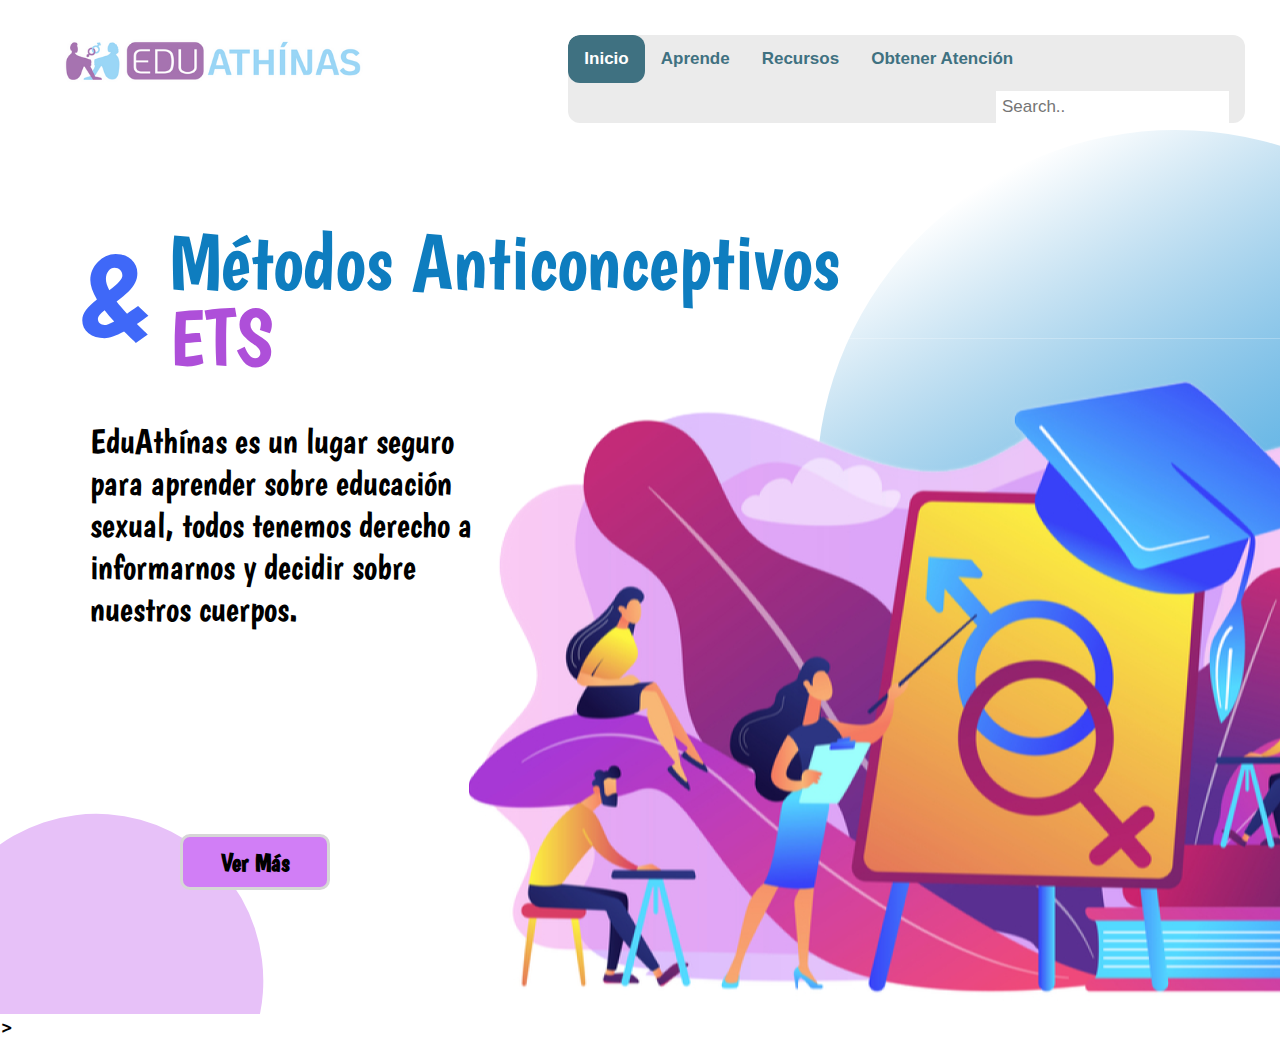
==== index.html @ f7bb07d9 "Initial commit" ====
<!DOCTYPE html>
<html lang="en">
<head>
    <meta charset="UTF-8">
     <!--<meta http-equiv="X-UA-Compatible" content="IE=edge">-->

    <meta name="viewport" content="width=device-width, initial-scale=1.0">

    <title>EduAthínas</title>
    <link rel="stylesheet" href="css/style.css">
    <link rel="icon" href="img/icono.png">
    <!--<link rel="stylesheet" href="css/font-awesome.min.css">-->
    <link rel="stylesheet" href="https://fonts.googleapis.com/css?family=Boogaloo">
</head>
<body>
    <div class="content-fluid">
        <!--=====================================
        CABEZOTE   
        ======================================-->

        <header class="row">
           
            <figure id="logotipo" class="col-lg-4 col-md-2 col-sm-1 col-xs-12">
                <img src="img/logotipo.png" alt="Logo">
            </figure>
            <div class="col-lg-1 col-md-3 col-sm-3 col-xs-12">
                <br>
            </div>
            <nav class="col-lg-7 col-md-7 col-sm-8 col-xs-12">
                
                <ul>
                    <div class="topnav">
                        <a class="active" href="index.html">Inicio</a>
                        <a href="aprende.html">Aprende</a>
                        <a href="recursos.html">Recursos</a>
                        <a href="atencion.html">Obtener Atención</a>
                        <input type="text" placeholder="Search..">
                    </div>
                </ul>
    
            </nav>
            
        </header>
        <!--=====================================
            SECCION 1
        ======================================-->
        <div id="slide" class="row">
            <center><img src="img/Component 1.svg"></center>>
        </div>
        <div id="vermas" class ="row">Ver Más</div>
        <div id="textoinicio"class="col-lg-4 col-md-7 col-sm-8 col-xs-12">            
            <p>EduAthínas es un lugar seguro para aprender sobre educación sexual, todos tenemos derecho a informarnos y decidir sobre nuestros cuerpos.</p>
        </div> 
 
    </div>

</body>
</html>
---- css/style.css ----
/*=============================================
GLOBAL
=============================================*/

*{
	margin:0px;
	padding:0px;
	list-style: none;
	text-decoration: none;
	/*font-family: sans-serif;*/
	box-sizing: border-box;
}
.contenedor{
	position:relative;
	margin:auto;
	width:100%;
	height: auto;
}
.row{
	position:relative;
	margin:auto;
	width:100%;
	height: auto;
	clear:both;
	display:table;
}

[class*="col-"]{
	float:left;
	/*border:1px solid black;*/
	padding:10px;
}
/*=============================================
CABEZOTE
=============================================*/

header #logotipo{
	text-align: center;
	padding:1px;
}
body {
	font-family: "Boogaloo", sans-serif;
}

/*=============================================
BARRA DEL NAVEGADOR
=============================================*/
/* Add a black background color to the top navigation bar */
.topnav {
	margin: 25px;
	overflow: hidden;
	background-color: rgb(235, 235, 235);
	font-weight: bold;
	/*background-color: #e9e9e9;*/
	font-family: sans-serif;
	border-radius: 12px;

}
  
  /* Style the links inside the navigation bar */
  .topnav a {
	float: left;
	display: block;
	color: #3F7181;
	text-align: center;
	padding: 14px 16px;
	text-decoration: none;
	font-size: 17px;
	border-radius: 12px;
  }
  
  /* Change the color of links on hover */
  .topnav a:hover {
	background-color: #ddd;
	color: black;
  }
  
  /* Style the "active" element to highlight the current page */
  .topnav a.active {
	background-color: #3F7181;
	color: white;
  }
  
  /* Style the search box inside the navigation bar */
  .topnav input[type=text] {
	float: right;
	padding: 6px;
	border:black;
	margin-top: 8px;
	margin-right: 16px;
	font-size: 17px;
  }
  
  /* When the screen is less than 600px wide, stack the links and the search field vertically instead of horizontally */
  @media screen and (max-width: 600px) {
	.topnav a, .topnav input[type=text] {
	  float: none;
	  display: block;
	  text-align: left;
	  width: 100%;
	  margin: 0;
	  padding: 14px;
	}
	.topnav input[type=text] {
	  border: 1px solid #ccc;
	}
  }
/*=============================================
SECCION 1
=============================================*/
#slide{
	position: absolute;
  	top: 0%;
	left: 0%;
	z-index: -3;

}
#slide2{
	position: absolute;
  	top: 18%;
	right:100px;
  	width: 100%;
	z-index: -3;

}
#slide3{
	position: absolute;
  	top: 700px;
	left: 22px;
  	width: 100%;
	z-index: -2;
}
#slide4{
	position: absolute;
	width: 100%;
  	top: 18%;
	left: 0px;
	right: 40px;
}
#slide5{
	position: absolute;
  	top: 795px;
  	left:0px;
  	
}
#slide6{
	position: absolute;
  	top: 1700px;
	left: 10px;;
}
#slide7{
	position: absolute;
	width: 100%;
  	top: 2600px;
	left:0px;
	bottom:0;
}
#slide8{
	position: absolute;
	width: 100%;
  	top: 18%;
	left:0px;
}
#slide9{
	position: absolute;
  	top: 800px;
}
#slide10{
	position: absolute;
  	top: 1360px;
	left: 0px
}
#slide11{
	position: absolute;
	top: 2050px;
  	width: 100%;
}
#slide12{
	position: absolute;
  	top: 2650px;
	left: 19px;
}
#slide13{
	position: absolute;
  	top: 18%;
	right:0px;
	z-index: -3;
}
#slide14{
	position: absolute;
  	top: 800px;
	z-index: -3;
}
#slide17{
	position: absolute;
  	top: 1780px;
	right:5px;
  	width: 100%;
	z-index: -3;
}
#slide18{
	position: absolute;
  	top: 2700px;
	right:2px;
}
#slide19{
	position: absolute;
  	top: 3400px;
  	right:2px;
}
/*=============================================
Ver mas
=============================================*/
#vermas{
	position:absolute;
	bottom:10px;
	padding: 5px;
	width:150px;
	height: 50px;
	background:#D17EF6;
	border-radius:10px;
	left: 180px;
	text-align: center;
	line-height: 40px;
	font-size: 25px;
	color:black;
	cursor:pointer;
	border: 3px solid rgb(214, 214, 214);
	font-weight: bold;
}
#vermas2{
	position:absolute;
	top:1350px;
	z-index: -1;
	padding: 5px;
	width:150px;
	height: 50px;
	background:#FFAF36;
	border-radius:10px;
	left: 255px;
	text-align: center;
	line-height: 40px;
	font-size: 25px;
	color:black;
	cursor:pointer;
	border: 3px solid rgb(0, 0, 0);
	font-weight: bold;
}
#vermas3{
	position:absolute;
	top:1350px;
	padding: 5px;
	width:150px;
	height: 50px;
	background:#FF7A00;
	border-radius:10px;
	left: 930px;
	text-align: center;
	line-height: 40px;
	font-size: 25px;
	color:black;
	cursor:pointer;
	border: 3px solid rgb(0, 0, 0);
	font-weight: bold;
}
#textoinicio{
	position:absolute;
	top:410px;
	left:80px;
	font-size: 35px;
	font-family: "Boogaloo", sans-serif;
	color: black;
}
#textoaprende{
	position:absolute;
	width:100%;
	top:1000px;
	left:160px;
	font-size: 30px;
	font-family: "Boogaloo", sans-serif;
}
#textometodos{
	position:absolute;
	top:860px;
	left:200px;
	font-size: 30px;
	font-family: "Boogaloo", sans-serif;
	color: white;
}
#textometodos2{
	position:absolute;
	top:1100px;
	left:200px;
	font-size: 30px;
	font-family: "Boogaloo", sans-serif;
	color: black;
	font-weight: none;
}
#textoenfermedades{
	position:absolute;
	top:980px;
	left:150px;
	font-size: 30px;
	font-family: "Boogaloo", sans-serif;
	color: black;
	font-weight: none;
}
#textoets{
	position:absolute;
	top:2660px;
	left:445px;
	width: 900px;
	font-size: 24px;
	font-family: "Boogaloo", sans-serif;
	color: white;
	font-weight: none;
}
#textoets2{
	position:absolute;
	top:3000px;
	left:325px;
	width: 900px;

	font-size: 24px;
	font-family: "Boogaloo", sans-serif;
	color: white;
	font-weight: none;
}
#textoets3{
	position:absolute;
	top:3400px;
	left:445px;
	width: 900px;
	font-size: 24px;
	font-family: "Boogaloo", sans-serif;
	color: white;
	font-weight: none;
}
#textoets4{
	position:absolute;
	top:3685px;
	left:325px;
	width: 900px;
	font-size: 24px;
	font-family: "Boogaloo", sans-serif;
	color: white;
	font-weight: none;
}
#textovideo{
	position:absolute;
	width:100%;
	top:990px;
	font-size: 30px;
	font-family: "Boogaloo", sans-serif;
}
#jugar a{
	position:absolute;
	width: 464px;
	height:110;
	top:2060px;
	left: 48%;
	line-height: 120px;
	background:#FF5C00;
	text-decoration: none;
	color: #FFFFFF;;
	font-size: 85px;
	font-family: "Boogaloo", sans-serif;
	border-radius: 67px;
	text-decoration-color: none;
	
}
#jugar2 a{
	position:absolute;
	width: 464px;
	height:110;
	top:3780px;
	left: 12%;
	line-height: 120px;
	background:#FF5C00;
	text-decoration: none;
	color: #FFFFFF;;
	font-size: 85px;
	font-family: "Boogaloo", sans-serif;
	border-radius: 67px;
	text-decoration-color: none;
	
}
#pdf a{
	z-index: 1;
	position:absolute;
	width: 240px;
	height:60px;
	top:3050px;
	left: 21%;
	line-height: 60px;
	background:#9bd6f6;
	text-decoration: none;
	color: #FFFFFF;;
	font-size: 50px;
	font-family: "Boogaloo", sans-serif;
	border-radius: 67px;
	text-decoration-color: none;
	
}#pdf2 a{
	z-index: 1;
	position:absolute;
	width: 240px;
	height:60px;
	top:3050px;
	left: 55%;
	line-height: 60px;
	background:#9bd6f6;
	text-decoration: none;
	color: #FFFFFF;;
	font-size: 50px;
	font-family: "Boogaloo", sans-serif;
	border-radius: 67px;
	text-decoration-color: none;
	
}
#textopdf{
	position:absolute;
	top:2980px;
	left:180px;
	font-size: 20px;
	font-family: "Boogaloo", sans-serif;
	color: white;
}
#textopdf2{
	position:absolute;
	top:2980px;
	left:630px;
	right: 100px;
	font-size: 20px;
	font-family: "Boogaloo", sans-serif;
	color: white;

}
/*=============================================
GALERIA
=============================================*/


/*=============================================
PANTALLA DE ESCRITORIO GRANDE - LARGE (lg) - revisamos en portatil o pc
=============================================*/

@media(min-width:1200px){

	.col-lg-12{width:100%;}
	.col-lg-11{width:91.66666667%;}
	.col-lg-10{width:83.33333333%;}
	.col-lg-9{width:75%;}
	.col-lg-8{width:66.66666667%;}
	.col-lg-7{width:58.33333333%;}
	.col-lg-6{width:50%;}
	.col-lg-5{width:41.66666667%;}
	.col-lg-4{width: 33.33333333%;}
	.col-lg-3{width: 25%;}
	.col-lg-2 {width: 16.66666667%;}
	.col-lg-1 {width: 8.33333333%;}
	.col-lg-0 {display:none;}
	/*CABEZOTE*/
	
	header nav ul li a{
		margin:30% 5px;
		font-size:20px;
	}
	header #logotipo img{
		margin:5% 5px;
	}



}

/*=============================================
PANTALLA DE ESCRITORIO MEDIANO - MEDIUM (md) - revisamos en tablet horizontal 1024px
=============================================*/

@media(max-width:1199px) and (min-width:992px){

	.col-md-12{width:100%;}
	.col-md-11{width:91.66666667%;}
	.col-md-10{width:83.33333333%;}
	.col-md-9{width:75%;}
	.col-md-8{width:66.66666667%;}
	.col-md-7{width:58.33333333%;}
	.col-md-6{width:50%;}
	.col-md-5{width:41.66666667%;}
	.col-md-4{width: 33.33333333%;}
	.col-md-3{width: 25%;}
	.col-md-2{width: 16.66666667%;}
	.col-md-1{width: 8.33333333%;}
	.col-md-0 {display:none;}
}

/*=============================================
PANTALLA DE TABLET - SMALL (sm) - revisamos en tablet vertical 768px
=============================================*/

@media(max-width:991px) and (min-width:768px){

	.col-sm-12{width:100%;}
	.col-sm-11{width:91.66666667%;}
	.col-sm-10{width:83.33333333%;}
	.col-sm-9{width:75%;}
	.col-sm-8{width:66.66666667%;}
	.col-sm-7{width:58.33333333%;}
	.col-sm-6{width:50%;}
	.col-sm-5{width:41.66666667%;}
	.col-sm-4{width: 33.33333333%;}
	.col-sm-3{width: 25%;}
	.col-sm-2{width: 16.66666667%;}
	.col-sm-1{width: 8.33333333%;}
	.col-sm-0 {display:none;}

}

/*=============================================
PANTALLA DE PHONES - EXTRA SMALL (xs) - revisamos en movil horizontal 480px o vertical 320px
=============================================*/

@media(max-width:767px){

	.col-xs-12{width:100%;}
	.col-xs-11{width:91.66666667%;}
	.col-xs-10{width:83.33333333%;}
	.col-xs-9{width:75%;}
	.col-xs-8{width:66.66666667%;}
	.col-xs-7{width:58.33333333%;}
	.col-xs-6{width:50%;}
	.col-xs-5{width:41.66666667%;}
	.col-xs-4{width: 33.33333333%;}
	.col-xs-3{width: 25%;}
	.col-xs-2{width: 16.66666667%;}
	.col-xs-1{width: 8.33333333%;}
	.col-xs-0 {display:none;}

}
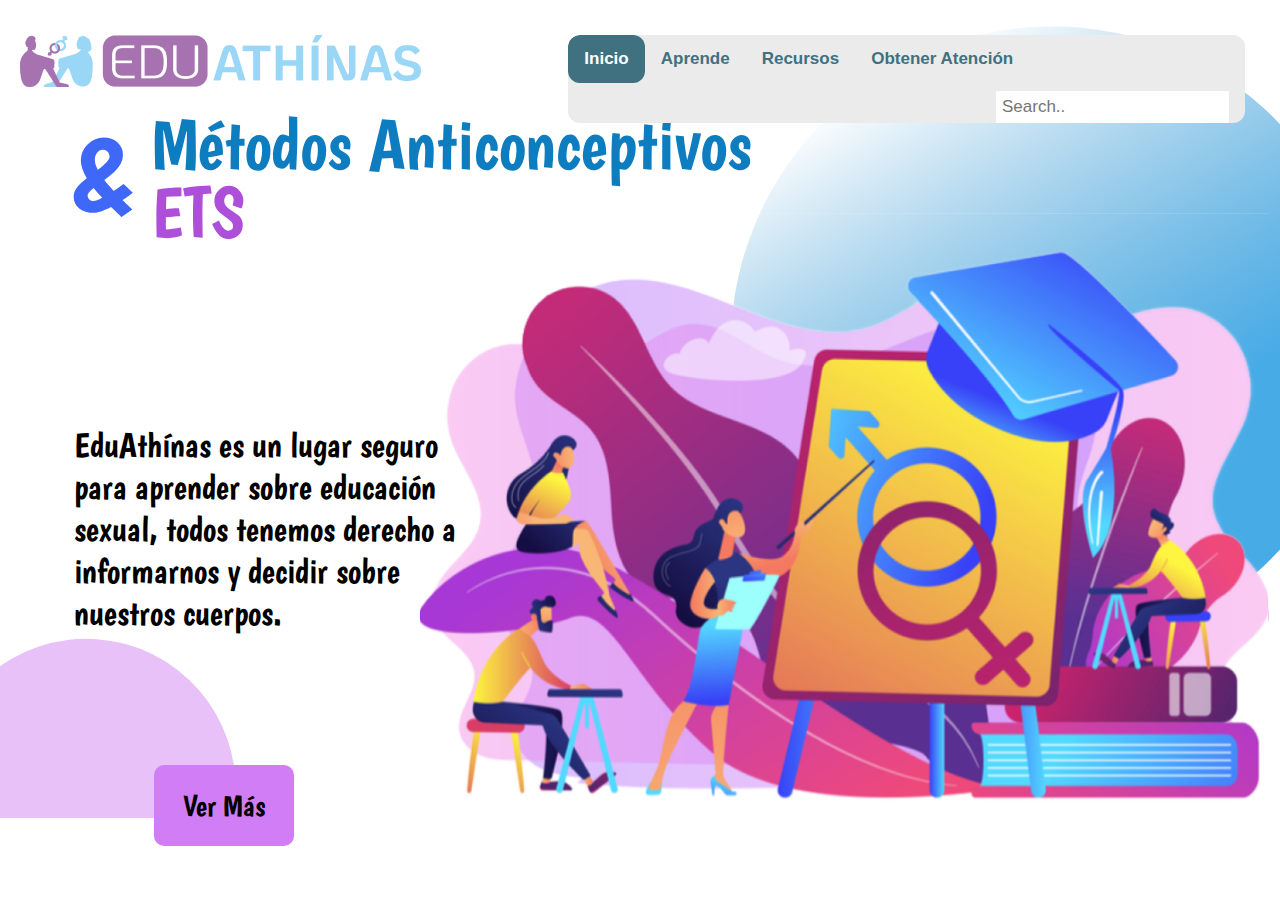
==== commit e17124c1: "ajustes de dimension" ====
--- a/index.html
+++ b/index.html
@@ -1,5 +1,6 @@
 <!DOCTYPE html>
 <html lang="en">
+    <!--<script src="//code-eu1.jivosite.com/widget/YVJWc1rfpZ" async></script>-->
 <head>
     <meta charset="UTF-8">
      <!--<meta http-equiv="X-UA-Compatible" content="IE=edge">-->
@@ -8,12 +9,13 @@
 
     <title>EduAthínas</title>
     <link rel="stylesheet" href="css/style.css">
+    <link rel="stylesheet" href="codigo-base-tutorial-popup-animado-master/estilos.css">
     <link rel="icon" href="img/icono.png">
     <!--<link rel="stylesheet" href="css/font-awesome.min.css">-->
     <link rel="stylesheet" href="https://fonts.googleapis.com/css?family=Boogaloo">
 </head>
 <body>
-    <div class="content-fluid">
+    <div class="contenedor">
         <!--=====================================
         CABEZOTE   
         ======================================-->
@@ -21,7 +23,7 @@
         <header class="row">
            
             <figure id="logotipo" class="col-lg-4 col-md-2 col-sm-1 col-xs-12">
-                <img src="img/logotipo.png" alt="Logo">
+                <a href="index.html"><img src="img/logotipo.png" alt="Logo"></a>
             </figure>
             <div class="col-lg-1 col-md-3 col-sm-3 col-xs-12">
                 <br>
@@ -45,14 +47,40 @@
             SECCION 1
         ======================================-->
         <div id="slide" class="row">
-            <center><img src="img/Component 1.svg"></center>>
+            <img src="img/Component 1.svg" width="100%">
         </div>
-        <div id="vermas" class ="row">Ver Más</div>
-        <div id="textoinicio"class="col-lg-4 col-md-7 col-sm-8 col-xs-12">            
+
+         <div id="textoinicio"class="col-lg-4 col-md-7 col-sm-8 col-xs-12">            
             <p>EduAthínas es un lugar seguro para aprender sobre educación sexual, todos tenemos derecho a informarnos y decidir sobre nuestros cuerpos.</p>
         </div> 
- 
+        <!--=====================================
+            VENTANA EMERGENTE
+        ======================================-->
+        <article>
+			<button id="btn-abrir-popup" class="btn-abrir-popup">Ver Más</button>
+		</article>
+
+		<div class="overlay" id="overlay">
+			<div class="popup" id="popup">
+				<a href="#" id="btn-cerrar-popup" class="btn-cerrar-popup"><i class="fas fa-times"></i></a>
+				<h3>EduAthínas</h3>
+				<h6>				
+                    Lorem ipsum dolor sit amet, consectetur adipiscing elit. Fusce bibendum, tortor ut commodo elementum, felis dui pharetra arcu, id vulputate neque orci ut velit. Vestibulum facilisis mauris sapien, ut rutrum lacus sollicitudin eu. Curabitur odio ligula, eleifend sodales nisl et, feugiat mattis sapien. Nulla commodo gravida est a lacinia. Fusce cursus eleifend dui at tincidunt. 
+                </h6>
+                <h6>				
+                    Lorem ipsum dolor sit amet, consectetur adipiscing elit. Fusce bibendum, tortor ut commodo elementum, felis dui pharetra arcu, id vulputate neque orci ut velit. Vestibulum facilisis mauris sapien, ut rutrum lacus sollicitudin eu. Curabitur odio ligula, eleifend sodales nisl et, feugiat mattis sapien. Nulla commodo gravida est a lacinia. Fusce cursus eleifend dui at tincidunt. 
+                </h6>
+                <h6>				
+                    Lorem ipsum dolor sit amet, consectetur adipiscing elit. Fusce bibendum, tortor ut commodo elementum, felis dui pharetra arcu, id vulputate neque orci ut velit. Vestibulum facilisis mauris sapien, ut rutrum lacus sollicitudin eu. Curabitur odio ligula, eleifend sodales nisl et, feugiat mattis sapien. Nulla commodo gravida est a lacinia. Fusce cursus eleifend dui at tincidunt. 
+                </h6>
+				<form action="">
+					<input type="submit" class="btn-submit" value="Cerrar">
+				</form>
+			</div>
+		</div>
+		</div>
+        
     </div>
-
+    <script src="codigo-base-tutorial-popup-animado-master/popup.js"></script>
 </body>
 </html>--- a/css/style.css
+++ b/css/style.css
@@ -10,12 +10,6 @@
 	/*font-family: sans-serif;*/
 	box-sizing: border-box;
 }
-.contenedor{
-	position:relative;
-	margin:auto;
-	width:100%;
-	height: auto;
-}
 .row{
 	position:relative;
 	margin:auto;
@@ -36,7 +30,7 @@
 
 header #logotipo{
 	text-align: center;
-	padding:1px;
+	padding:15px;
 }
 body {
 	font-family: "Boogaloo", sans-serif;
@@ -105,42 +99,40 @@
 	  border: 1px solid #ccc;
 	}
   }
-/*=============================================
-SECCION 1
+
+  /*=============================================
+IMAGENES
 =============================================*/
 #slide{
 	position: absolute;
-  	top: 0%;
+  	top: -10%;
 	left: 0%;
 	z-index: -3;
-
 }
 #slide2{
 	position: absolute;
   	top: 18%;
-	right:100px;
-  	width: 100%;
+	right: 0%;
 	z-index: -3;
-
 }
 #slide3{
 	position: absolute;
-  	top: 700px;
-	left: 22px;
+  	top: 118%;
+	right:0%;
   	width: 100%;
 	z-index: -2;
 }
 #slide4{
 	position: absolute;
 	width: 100%;
-  	top: 18%;
+  	top: 10%;
 	left: 0px;
 	right: 40px;
 }
 #slide5{
 	position: absolute;
-  	top: 795px;
-  	left:0px;
+  	top: 120%;
+  	left:-0.5%;
   	
 }
 #slide6{
@@ -208,89 +200,133 @@
   	top: 3400px;
   	right:2px;
 }
+#slide20{
+	position: absolute;
+  	top: 18%;
+	left:-10px;
+	z-index: 0;
+}
+#slide21{
+	position: absolute;
+  	top: 1500px;
+	left:-10px;
+	z-index: 0;
+}
+#w{
+	position: absolute;
+  	top: 2260px;
+	left: 300px;
+	z-index: 2;
+}
+#f{
+	position: absolute;
+	top: 2260px;
+	left:550px;
+	z-index: 0;
+}
+#i{
+	position: absolute;
+	top: 2260px;
+	left:850px;
+	z-index: 0;
+}
+#correo{
+	position: absolute;
+	top: 2500px;
+	z-index: 1;
+	font-size: 50px;
+}
+#blanco{
+	top: 1500px;
+	z-index: 0;
+}
+
 /*=============================================
 Ver mas
 =============================================*/
-#vermas{
-	position:absolute;
-	bottom:10px;
+#vermas2{
+	position:absolute;
+	top:215%;
+	left: 19%;
+
 	padding: 5px;
-	width:150px;
-	height: 50px;
-	background:#D17EF6;
+
+	width:11%;
+	height: 9%;
+
+	background:#FFAF36;
 	border-radius:10px;
-	left: 180px;
 	text-align: center;
-	line-height: 40px;
-	font-size: 25px;
+	line-height: 50px;
+	font-size: 30px;
+	color:#000;
+	cursor:pointer;
+	border: none;
+	font-weight: bold;
+	font-family: 'Boogaloo', sans-serif;
+}
+#vermas3{
+	position:absolute;
+	top:215%;
+	left: 70.5%;
+
+	padding: 5px;
+
+	width:11%;
+	height: 9%;
+
+	background:#FF7A00;
+	border-radius:10px;
+	text-align: center;
+	line-height: 50px;
+	font-size: 30px;
 	color:black;
 	cursor:pointer;
-	border: 3px solid rgb(214, 214, 214);
+	border: 3px;
 	font-weight: bold;
 }
-#vermas2{
-	position:absolute;
-	top:1350px;
-	z-index: -1;
-	padding: 5px;
-	width:150px;
-	height: 50px;
-	background:#FFAF36;
-	border-radius:10px;
-	left: 255px;
-	text-align: center;
-	line-height: 40px;
-	font-size: 25px;
-	color:black;
-	cursor:pointer;
-	border: 3px solid rgb(0, 0, 0);
-	font-weight: bold;
-}
-#vermas3{
-	position:absolute;
-	top:1350px;
-	padding: 5px;
-	width:150px;
-	height: 50px;
-	background:#FF7A00;
-	border-radius:10px;
-	left: 930px;
-	text-align: center;
-	line-height: 40px;
-	font-size: 25px;
-	color:black;
-	cursor:pointer;
-	border: 3px solid rgb(0, 0, 0);
-	font-weight: bold;
-}
 #textoinicio{
 	position:absolute;
-	top:410px;
-	left:80px;
+	top:46%;
+	left:5%;
 	font-size: 35px;
 	font-family: "Boogaloo", sans-serif;
 	color: black;
 }
 #textoaprende{
 	position:absolute;
-	width:100%;
-	top:1000px;
-	left:160px;
+	width:25%;
+	top:165%;
+	left:12%;
+	font-size: 30px;
+	font-family: "Boogaloo", sans-serif;
+}
+#textoaprende2{
+	position:absolute;
+	width:25%;
+	top:165%;
+	left:63%;
 	font-size: 30px;
 	font-family: "Boogaloo", sans-serif;
 }
 #textometodos{
 	position:absolute;
-	top:860px;
-	left:200px;
-	font-size: 30px;
-	font-family: "Boogaloo", sans-serif;
-	color: white;
+	top:129%;
+	left:20%;
+
+	width:65%;
+	font-size: 30px;
+	font-family: "Boogaloo", sans-serif;
+	color: white;
+	font-weight:  lighter;
 }
 #textometodos2{
 	position:absolute;
-	top:1100px;
-	left:200px;
+	top:180%;
+	left:0%;
+	width:90%
+
+
 	font-size: 30px;
 	font-family: "Boogaloo", sans-serif;
 	color: black;
@@ -437,8 +473,31 @@
 
 }
 /*=============================================
-GALERIA
-=============================================*/
+FORMULARIO
+=============================================*/
+
+
+#formulario form{
+	position:relative;
+	margin:auto;
+	left: 340px;
+	top:180px;
+	width:40%;
+	height:auto;
+	padding:2%;
+	background:#ddd;
+}
+#formulario input, #formulario label, #formulario textarea{
+	display:block;
+	position:relative;
+	width:100%;
+	padding:10px;
+	font-size: 20px;
+}
+#formulario label span.obligatorio{
+	opacity: 0;
+	color:#777;
+}
 
 
 /*=============================================
--- a/codigo-base-tutorial-popup-animado-master/estilos.css
+++ b/codigo-base-tutorial-popup-animado-master/estilos.css
@@ -0,0 +1,153 @@
+
+.contenedor article .btn-abrir-popup {
+	padding: 5px;
+	height: 9%;
+	width: 11%;
+
+	position: absolute;
+	top: 85%;
+	left: 12%;
+
+	border: none;
+	color: #000;
+	background: #D17EF6;
+	border-radius: 10px;
+	font-family: 'Boogaloo', sans-serif;
+	font-size: 30px;
+	cursor: pointer;
+	transition: .3s ease all;
+}
+
+.contenedor article .btn-abrir-popup:hover {
+	background: #0E7DBF;
+}
+/* ------------------------- */
+/* POPUP */
+/* ------------------------- */
+
+.overlay {
+	background: rgba(0,0,0,.3);
+	position: fixed;
+	top: 0;
+	bottom: 0;
+	left: 0;
+	right: 0;
+	align-items: center;
+	justify-content: center;
+	display: flex;
+	visibility: hidden;
+}
+
+.overlay.active {
+	visibility: visible;
+}
+
+.popup {
+	background: #F8F8F8;
+	box-shadow: 0px 0px 5px 0px rgba(0,0,0,0.3);
+	border-radius: 3px;
+	font-family: 'Montserrat', sans-serif;
+	padding: 20px;
+	text-align: center;
+	width: 600px;
+	
+	transition: .3s ease all;
+	transform: scale(0.7);
+	opacity: 0;
+}
+
+.popup .btn-cerrar-popup {
+	font-size: 16px;
+	line-height: 16px;
+	display: block;
+	text-align: right;
+	transition: .3s ease all;
+	color: #BBBBBB;
+}
+
+.popup .btn-cerrar-popup:hover {
+	color: #000;
+}
+
+.popup h3 {
+	font-size: 36px;
+	font-weight: 600;
+	margin-bottom: 10px;
+	opacity: 0;
+}
+
+.popup h6 {
+	font-size: 20px;
+	font-weight: 300;
+	margin-bottom: 40px;
+	opacity: 0;
+}
+
+.popup form .contenedor-inputs {
+	opacity: 0;
+}
+
+.popup form .contenedor-inputs input {
+	width: 100%;
+	margin-bottom: 20px;
+	height: 52px;
+	font-size: 18px;
+	line-height: 52px;
+	text-align: center;
+	border: 1px solid #BBBBBB;
+}
+
+.popup form .btn-submit {
+	padding: 0 20px;
+	height: 40px;
+	line-height: 40px;
+	border: none;
+	color: #fff;
+	background: #FF5C00;
+	border-radius: 3px;
+	font-family: 'Montserrat', sans-serif;
+	font-size: 16px;
+	cursor: pointer;
+	transition: .3s ease all;
+}
+
+.popup form .btn-submit:hover {
+	background: #FF5C00;
+}
+
+/* ------------------------- */
+/* ANIMACIONES */
+/* ------------------------- */
+.popup.active {	transform: scale(1); opacity: 1; }
+.popup.active h3 { animation: entradaTitulo .8s ease .5s forwards; }
+.popup.active h6 { animation: entradaSubtitulo .8s ease .5s forwards; }
+.popup.active .contenedor-inputs { animation: entradaInputs 1s linear 1s forwards; }
+
+@keyframes entradaTitulo {
+	from {
+		opacity: 0;
+		transform: translateY(-25px);
+	}
+
+	to {
+		transform: translateY(0);
+		opacity: 1;
+	}
+}
+
+@keyframes entradaSubtitulo {
+	from {
+		opacity: 0;
+		transform: translateY(25px);
+	}
+
+	to {
+		transform: translateY(0);
+		opacity: 1;
+	}
+}
+
+@keyframes entradaInputs {
+	from { opacity: 0; }
+	to { opacity: 1; }
+}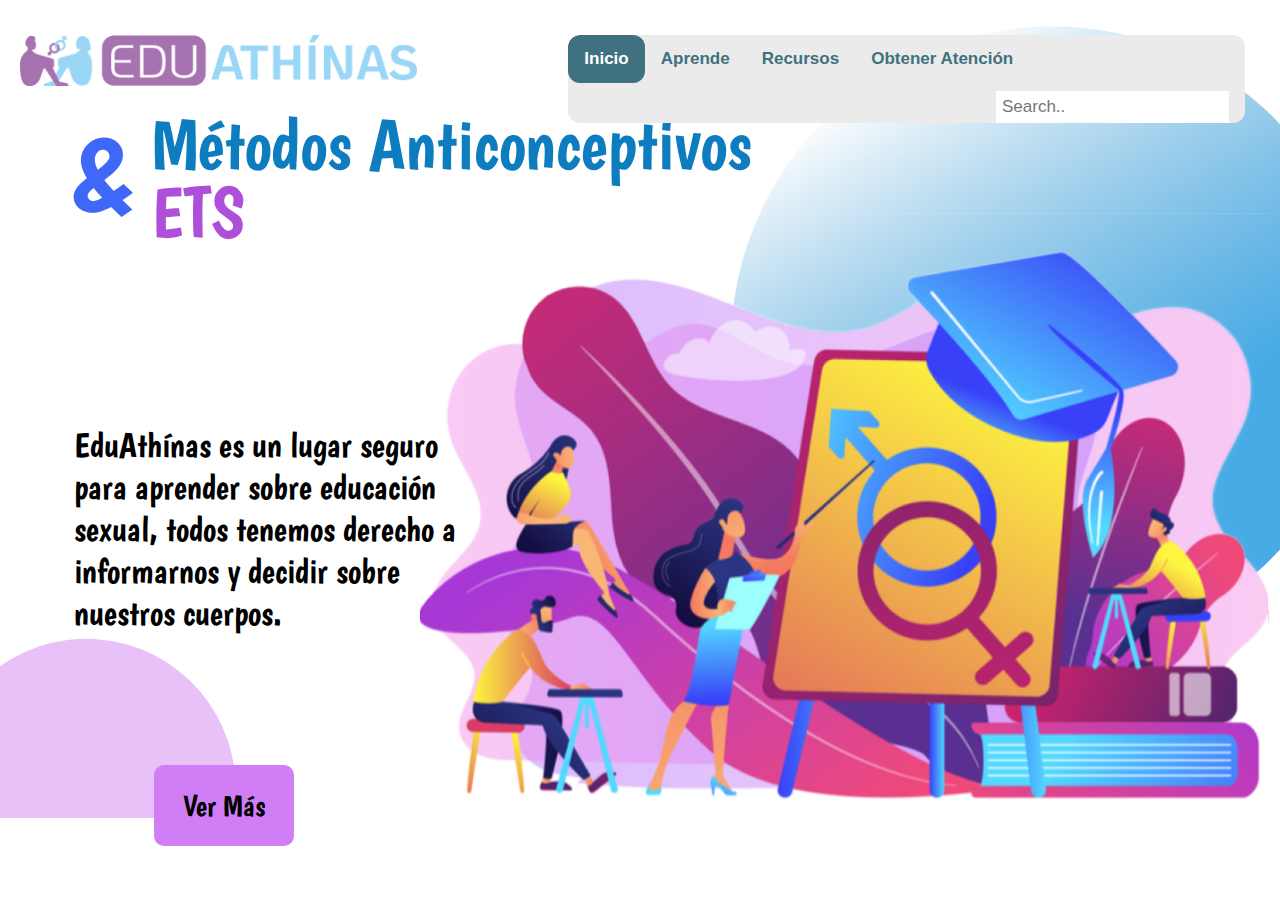
==== commit af65ce14: "movil" ====
--- a/index.html
+++ b/index.html
@@ -1,86 +1,115 @@
 <!DOCTYPE html>
 <html lang="en">
     <!--<script src="//code-eu1.jivosite.com/widget/YVJWc1rfpZ" async></script>-->
-<head>
-    <meta charset="UTF-8">
-     <!--<meta http-equiv="X-UA-Compatible" content="IE=edge">-->
+    <script>
+        function initFreshChat() {
+        window.fcWidget.init({
+        token: "710ab6d6-3181-458e-95ef-ffd8f422b243",
+        host: "https://wchat.freshchat.com"
+        });
+        }
+        function initialize(i,t){
+        var e;
+        i.getElementById(t) ? initFreshChat() :
+        ((e=i.createElement("script")).id=t,
+        e.async=!0,e.src="https://wchat.freshchat.com/js/widget.js",
+        e.onload=initFreshChat,i.head.appendChild(e))
+        }
+        function initiateCall() {
+        initialize(document,"freshchat-js-sdk")
+        }
+        window.addEventListener ?
+        window.addEventListener("load",initiateCall,!1):
+        window.attachEvent("load",initiateCall,!1);
+        </script>
+    <head>
+        <meta charset="UTF-8">
+        <!--<meta http-equiv="X-UA-Compatible" content="IE=edge">-->
 
-    <meta name="viewport" content="width=device-width, initial-scale=1.0">
+        <meta name="viewport" content="width=device-width, initial-scale=1.0">
 
-    <title>EduAthínas</title>
-    <link rel="stylesheet" href="css/style.css">
-    <link rel="stylesheet" href="codigo-base-tutorial-popup-animado-master/estilos.css">
-    <link rel="icon" href="img/icono.png">
-    <!--<link rel="stylesheet" href="css/font-awesome.min.css">-->
-    <link rel="stylesheet" href="https://fonts.googleapis.com/css?family=Boogaloo">
-</head>
-<body>
-    <div class="contenedor">
-        <!--=====================================
-        CABEZOTE   
-        ======================================-->
+        <title>EduAthínas</title>
+        <link rel="stylesheet" href="css/style.css">
+        <link rel="stylesheet" href="codigo-base-tutorial-popup-animado-master/estilos.css">
+        <link rel="icon" href="img/icono.png">
+        <link rel="stylesheet" href="https://fonts.googleapis.com/css?family=Boogaloo">
+        <link rel="stylesheet" href="css/font-awesome.min.css">
+    </head>
+    <body>
+        <div class="contenedor">
+            <!--=====================================
+            CABEZOTE   
+            ======================================-->
 
-        <header class="row">
-           
-            <figure id="logotipo" class="col-lg-4 col-md-2 col-sm-1 col-xs-12">
-                <a href="index.html"><img src="img/logotipo.png" alt="Logo"></a>
-            </figure>
-            <div class="col-lg-1 col-md-3 col-sm-3 col-xs-12">
-                <br>
+            <header class="row">
+            
+                <figure id="logotipo" class="col-lg-4 col-md-3 col-sm-1 col-xs-12">
+                    <a href="index.html"><img src="img/logotipo.png" alt="Logo" width="100%"></a>
+                </figure>
+                <div class="col-lg-1 col-md-0 col-sm-3 col-xs-0">
+                    <br>
+                </div>
+                <div id="btnMovil" class="col-lg-0 col-md-0 col-sm-0 col-xs-12">
+			
+                    <span class="fa fa-bars"></span>	
+        
+                </div>
+                <nav class="col-lg-7 col-md-9 col-sm-8 col-xs-0">
+                    
+                    <ul>
+                        <div class="topnav">
+                            <a class="active" href="index.html">Inicio</a>
+                            <a href="aprende.html">Aprende</a>
+                            <a href="recursos.html">Recursos</a>
+                            <a href="atencion.html">Obtener Atención</a>
+                            <input type="text" placeholder="Search..">
+                        </div>
+                    </ul>
+        
+                </nav>
+                
+            </header>
+            <!--=====================================
+                SECCION 1
+            ======================================-->
+            <div id="slide" class="row">
+                <img src="img/Component 1.svg" width="100%">
             </div>
-            <nav class="col-lg-7 col-md-7 col-sm-8 col-xs-12">
-                
-                <ul>
-                    <div class="topnav">
-                        <a class="active" href="index.html">Inicio</a>
-                        <a href="aprende.html">Aprende</a>
-                        <a href="recursos.html">Recursos</a>
-                        <a href="atencion.html">Obtener Atención</a>
-                        <input type="text" placeholder="Search..">
-                    </div>
-                </ul>
-    
-            </nav>
+
+            <div id="textoinicio"class="col-lg-4 col-md-7 col-sm-8 col-xs-12">            
+                <p>EduAthínas es un lugar seguro para aprender sobre educación sexual, todos tenemos derecho a informarnos y decidir sobre nuestros cuerpos.</p>
+            </div> 
+            <!--=====================================
+                VENTANA EMERGENTE
+            ======================================-->
+            <article>
+                <button id="btn-abrir-popup" class="btn-abrir-popup">Ver Más</button>
+            </article>
+
+            <div class="overlay" id="overlay">
+                <div class="popup" id="popup">
+                    <a href="#" id="btn-cerrar-popup" class="btn-cerrar-popup">x</a>
+                    <h3>EduAthínas</h3>
+                    <h6>				
+                        EduAthínas nació con la finalidad de ser un sitio donde los jóvenes puedan adquirir información sobre ETS y métodos anticonceptivos para mejorar sus bases con respecto al conocimiento de esta área y hacer valer su derecho de acceso a este tipo de información o educación.                     </h6>
+                    <h6>				
+                        Misión
+                        <br>                         				
+                        Brindar información correcta a los jóvenes sobre educación sexual para ayudarlos a alcanzar su máximo potencial como adultos consiente del mundo.  
+                    </h6>
+                    <h6>				
+                        Visión   
+                        <br>                     
+                        Ser la plataforma digital donde los jóvenes decidan informarse sobre educación sexual.
+                    </h6>
+                   
+                </div>
+            </div>
+        
             
-        </header>
-        <!--=====================================
-            SECCION 1
-        ======================================-->
-        <div id="slide" class="row">
-            <img src="img/Component 1.svg" width="100%">
         </div>
+        <script src="codigo-base-tutorial-popup-animado-master/popup.js"></script>
+        <script src="js/botonMovil.js"></script>
 
-         <div id="textoinicio"class="col-lg-4 col-md-7 col-sm-8 col-xs-12">            
-            <p>EduAthínas es un lugar seguro para aprender sobre educación sexual, todos tenemos derecho a informarnos y decidir sobre nuestros cuerpos.</p>
-        </div> 
-        <!--=====================================
-            VENTANA EMERGENTE
-        ======================================-->
-        <article>
-			<button id="btn-abrir-popup" class="btn-abrir-popup">Ver Más</button>
-		</article>
-
-		<div class="overlay" id="overlay">
-			<div class="popup" id="popup">
-				<a href="#" id="btn-cerrar-popup" class="btn-cerrar-popup"><i class="fas fa-times"></i></a>
-				<h3>EduAthínas</h3>
-				<h6>				
-                    Lorem ipsum dolor sit amet, consectetur adipiscing elit. Fusce bibendum, tortor ut commodo elementum, felis dui pharetra arcu, id vulputate neque orci ut velit. Vestibulum facilisis mauris sapien, ut rutrum lacus sollicitudin eu. Curabitur odio ligula, eleifend sodales nisl et, feugiat mattis sapien. Nulla commodo gravida est a lacinia. Fusce cursus eleifend dui at tincidunt. 
-                </h6>
-                <h6>				
-                    Lorem ipsum dolor sit amet, consectetur adipiscing elit. Fusce bibendum, tortor ut commodo elementum, felis dui pharetra arcu, id vulputate neque orci ut velit. Vestibulum facilisis mauris sapien, ut rutrum lacus sollicitudin eu. Curabitur odio ligula, eleifend sodales nisl et, feugiat mattis sapien. Nulla commodo gravida est a lacinia. Fusce cursus eleifend dui at tincidunt. 
-                </h6>
-                <h6>				
-                    Lorem ipsum dolor sit amet, consectetur adipiscing elit. Fusce bibendum, tortor ut commodo elementum, felis dui pharetra arcu, id vulputate neque orci ut velit. Vestibulum facilisis mauris sapien, ut rutrum lacus sollicitudin eu. Curabitur odio ligula, eleifend sodales nisl et, feugiat mattis sapien. Nulla commodo gravida est a lacinia. Fusce cursus eleifend dui at tincidunt. 
-                </h6>
-				<form action="">
-					<input type="submit" class="btn-submit" value="Cerrar">
-				</form>
-			</div>
-		</div>
-		</div>
-        
-    </div>
-    <script src="codigo-base-tutorial-popup-animado-master/popup.js"></script>
-</body>
+    </body>
 </html>--- a/css/style.css
+++ b/css/style.css
@@ -35,7 +35,15 @@
 body {
 	font-family: "Boogaloo", sans-serif;
 }
-
+header #btnMovil span{
+	width:40px;
+	height:40px;
+	text-align: center;
+	padding:10px 0;
+	margin:10px;
+	background:silver;
+	cursor: pointer;
+}
 /*=============================================
 BARRA DEL NAVEGADOR
 =============================================*/
@@ -92,8 +100,8 @@
 	  display: block;
 	  text-align: left;
 	  width: 100%;
-	  margin: 0;
-	  padding: 14px;
+	  margin: 0%;
+	  padding: 18px;
 	}
 	.topnav input[type=text] {
 	  border: 1px solid #ccc;
@@ -137,15 +145,15 @@
 }
 #slide6{
 	position: absolute;
-  	top: 1700px;
-	left: 10px;;
+  	top: 270%;
+	width: 90%;
+	left:5%;
 }
 #slide7{
 	position: absolute;
 	width: 100%;
-  	top: 2600px;
-	left:0px;
-	bottom:0;
+  	top: 420%;
+	left:0%;
 }
 #slide8{
 	position: absolute;
@@ -155,21 +163,22 @@
 }
 #slide9{
 	position: absolute;
-  	top: 800px;
+  	top: 125%;
+	left:0%;
 }
 #slide10{
 	position: absolute;
-  	top: 1360px;
-	left: 0px
+  	top: 205%;
+	left: 0%;
 }
 #slide11{
 	position: absolute;
-	top: 2050px;
+	top: 335%;
   	width: 100%;
 }
 #slide12{
 	position: absolute;
-  	top: 2650px;
+  	top: 415%;
 	left: 19px;
 }
 #slide13{
@@ -180,24 +189,23 @@
 }
 #slide14{
 	position: absolute;
-  	top: 800px;
-	z-index: -3;
+  	top: 120%;
+	z-index: 1;
 }
 #slide17{
 	position: absolute;
-  	top: 1780px;
-	right:5px;
+  	top: 270%;
   	width: 100%;
 	z-index: -3;
 }
 #slide18{
 	position: absolute;
-  	top: 2700px;
+  	top: 414%;
 	right:2px;
 }
 #slide19{
 	position: absolute;
-  	top: 3400px;
+  	top: 520%;
   	right:2px;
 }
 #slide20{
@@ -212,44 +220,66 @@
 	left:-10px;
 	z-index: 0;
 }
+#aplafa{
+	position: absolute;
+	top: 295%;
+  	left:3%;
+}
+#probidsida{
+	position: absolute;
+  	top: 290%;
+  	left:40%;
+}
+#who{
+	position: absolute;
+  	top: 291%;
+  	left:65%;
+}
 #w{
 	position: absolute;
-  	top: 2260px;
-	left: 300px;
-	z-index: 2;
+  	top: 1420px;
+	left: 15%;
+	z-index: 5;
 }
 #f{
 	position: absolute;
-	top: 2260px;
-	left:550px;
-	z-index: 0;
+	top: 1420px;
+	left:31%;
+	z-index: 5;
 }
 #i{
 	position: absolute;
-	top: 2260px;
-	left:850px;
-	z-index: 0;
+	top: 1420px;
+	left:52%;
+	z-index: 5;
+}
+#t{
+	position: absolute;
+	top: 1420px;
+	left:73%;
+	z-index: 5;
 }
 #correo{
 	position: absolute;
-	top: 2500px;
+	top: 2700px;
 	z-index: 1;
 	font-size: 50px;
 }
 #blanco{
-	top: 1500px;
+	top: 1700px;
 	z-index: 0;
+	width: 100%;
 }
 
 /*=============================================
 Ver mas
 =============================================*/
-#vermas2{
+#vermas2 a{
 	position:absolute;
 	top:215%;
 	left: 19%;
 
-	padding: 5px;
+	padding-top: 10px;
 
 	width:11%;
 	height: 9%;
@@ -257,20 +287,18 @@
 	background:#FFAF36;
 	border-radius:10px;
 	text-align: center;
-	line-height: 50px;
 	font-size: 30px;
 	color:#000;
 	cursor:pointer;
-	border: none;
 	font-weight: bold;
 	font-family: 'Boogaloo', sans-serif;
 }
-#vermas3{
+#vermas3 a{
 	position:absolute;
 	top:215%;
 	left: 70.5%;
 
-	padding: 5px;
+	padding-top: 10px;
 
 	width:11%;
 	height: 9%;
@@ -278,13 +306,32 @@
 	background:#FF7A00;
 	border-radius:10px;
 	text-align: center;
-	line-height: 50px;
 	font-size: 30px;
 	color:black;
 	cursor:pointer;
 	border: 3px;
 	font-weight: bold;
 }
+#vermas4 a{
+	position:absolute;
+	top: 410%;
+	left: 45%;
+	padding-top: 10px;
+	width:11%;
+	height: 9%;
+	background:black;
+	border-radius:10px;
+	text-align: center;
+	font-size: 30px;
+	color:white;
+	cursor:pointer;
+	border: 2px solid black;
+	text-decoration: none;
+}
+
+/*=============================================
+TEXTO
+=============================================*/
 #textoinicio{
 	position:absolute;
 	top:46%;
@@ -322,10 +369,9 @@
 }
 #textometodos2{
 	position:absolute;
-	top:180%;
-	left:0%;
-	width:90%
-
+	top:175%;
+	width:90%;
+	left:5%;
 
 	font-size: 30px;
 	font-family: "Boogaloo", sans-serif;
@@ -334,8 +380,9 @@
 }
 #textoenfermedades{
 	position:absolute;
-	top:980px;
-	left:150px;
+	top:165%;
+	width:80%;
+	left:11%;
 	font-size: 30px;
 	font-family: "Boogaloo", sans-serif;
 	color: black;
@@ -343,9 +390,9 @@
 }
 #textoets{
 	position:absolute;
-	top:2660px;
-	left:445px;
-	width: 900px;
+	top:415%;
+	left:30%;
+	width: 63%;
 	font-size: 24px;
 	font-family: "Boogaloo", sans-serif;
 	color: white;
@@ -353,9 +400,9 @@
 }
 #textoets2{
 	position:absolute;
-	top:3000px;
-	left:325px;
-	width: 900px;
+	top:468%;
+	left:21.5%;
+	width: 63%;
 
 	font-size: 24px;
 	font-family: "Boogaloo", sans-serif;
@@ -364,9 +411,9 @@
 }
 #textoets3{
 	position:absolute;
-	top:3400px;
-	left:445px;
-	width: 900px;
+	top:529%;
+	left:30%;
+	width: 63%;
 	font-size: 24px;
 	font-family: "Boogaloo", sans-serif;
 	color: white;
@@ -374,9 +421,9 @@
 }
 #textoets4{
 	position:absolute;
-	top:3685px;
-	left:325px;
-	width: 900px;
+	top:572.5%;
+	left:21.5%;
+	width: 65%;
 	font-size: 24px;
 	font-family: "Boogaloo", sans-serif;
 	color: white;
@@ -384,8 +431,8 @@
 }
 #textovideo{
 	position:absolute;
-	width:100%;
-	top:990px;
+
+	top:150%;
 	font-size: 30px;
 	font-family: "Boogaloo", sans-serif;
 }
@@ -427,7 +474,7 @@
 	width: 240px;
 	height:60px;
 	top:3050px;
-	left: 21%;
+	left: 25%;
 	line-height: 60px;
 	background:#9bd6f6;
 	text-decoration: none;
@@ -443,7 +490,7 @@
 	width: 240px;
 	height:60px;
 	top:3050px;
-	left: 55%;
+	left: 57%;
 	line-height: 60px;
 	background:#9bd6f6;
 	text-decoration: none;
@@ -456,17 +503,18 @@
 }
 #textopdf{
 	position:absolute;
-	top:2980px;
-	left:180px;
+	top:457%;
+	left:19%;
+	width:30%;
 	font-size: 20px;
 	font-family: "Boogaloo", sans-serif;
 	color: white;
 }
 #textopdf2{
 	position:absolute;
-	top:2980px;
-	left:630px;
-	right: 100px;
+	top:453%;
+	left:53%;
+	width:25%;
 	font-size: 20px;
 	font-family: "Boogaloo", sans-serif;
 	color: white;
@@ -500,8 +548,9 @@
 }
 
 
-/*=============================================
-PANTALLA DE ESCRITORIO GRANDE - LARGE (lg) - revisamos en portatil o pc
+
+/*=============================================
+PANTALLA DE ESCRITORIO GRANDE - LARGE (lg) - revisamos en portatil o pc 1200 x 640
 =============================================*/
 
 @media(min-width:1200px){
@@ -528,13 +577,11 @@
 	header #logotipo img{
 		margin:5% 5px;
 	}
-
-
-
 }
 
 /*=============================================
 PANTALLA DE ESCRITORIO MEDIANO - MEDIUM (md) - revisamos en tablet horizontal 1024px
+1024 x 640
 =============================================*/
 
 @media(max-width:1199px) and (min-width:992px){
@@ -552,10 +599,22 @@
 	.col-md-2{width: 16.66666667%;}
 	.col-md-1{width: 8.33333333%;}
 	.col-md-0 {display:none;}
+
+	header #logotipo img{
+		margin:6%;
+	}
+	.topnav {
+		margin: 5px;
+	}
+	#textoinicio{
+		top: 35%;
+		width: 35%;
+	}
 }
 
 /*=============================================
 PANTALLA DE TABLET - SMALL (sm) - revisamos en tablet vertical 768px
+960 x 540
 =============================================*/
 
 @media(max-width:991px) and (min-width:768px){
@@ -578,6 +637,7 @@
 
 /*=============================================
 PANTALLA DE PHONES - EXTRA SMALL (xs) - revisamos en movil horizontal 480px o vertical 320px
+320x569
 =============================================*/
 
 @media(max-width:767px){
@@ -595,7 +655,163 @@
 	.col-xs-2{width: 16.66666667%;}
 	.col-xs-1{width: 8.33333333%;}
 	.col-xs-0 {display:none;}
-
-}
-
-
+	/*=============================================
+	INICIO
+	=============================================*/
+	header #logotipo{
+		padding:20px;
+	}
+	#slide{
+		top: 20%;
+		width:105%;
+	}
+	#textoinicio{
+		top:35%;
+		width:35%;
+		font-size: 10px;
+		z-index:-1;
+	}
+	.topnav{
+		margin: -30px 0px;
+	}
+	/*=============================================
+	APRENDE
+	=============================================*/
+	#slide3{
+		top: 42%;
+	}
+	#textoaprende{
+		top:52%;
+		left:12%;
+		font-size: 8px;
+		z-index:-1;
+	}
+	#textoaprende2{
+		top:52%;
+		left:63%;
+		font-size: 8px;
+		z-index:-1;
+	}
+	#vermas2 a{
+		top:68%;
+		font-size: 8px;
+		height:20px;
+		width: 40px;
+		z-index:-1;
+		padding-top: none;
+		padding: 5px;
+	}
+	#vermas3 a{
+		top:68%;
+		font-size: 8px;
+		height:20px;
+		width: 40px;
+		z-index:-1;
+		padding-top: none;
+		padding: 5px;
+	}
+	/*=============================================
+	METODOS
+	=============================================*/
+	#slide4{
+		z-index:-1;
+		top: 25%;
+	}
+	#slide5{
+		z-index:-1;
+		top: 50%;
+	}
+	#textometodos{
+		top:51.5%;
+		width:75%;
+		font-size: 10px;
+		font-weight: none;
+		z-index:-1;
+	}
+	#textometodos2{
+		top:63%;
+		font-size: 10px;
+		z-index:-1;
+	}
+	#slide6{
+		top:100%;
+	}
+	#slide7{
+		top:150%;
+	}
+	#vermas4 a{
+		top:140%;
+		font-size: 10px;
+		height:30px;
+		width: 50px;
+		padding: 5px;
+		padding-top: 8px;
+		left: 42.5%;
+	}
+	/*=============================================
+	ENFERMEDADES
+	=============================================*/
+	#slide8{
+		top:25%;
+		z-index:-1;
+	}
+	#slide9{
+		top:53%;
+		z-index:-1;
+	}
+	#textoenfermedades{
+		top:63%;
+		font-size: 10px
+	}
+	#slide10{
+		top:85%;
+		width: 80%;
+		margin: 10%;
+	}
+	#slide11{
+		top:120%;
+	}
+	#slide12{
+		top:150%;
+	}
+	#textoets{
+		top:150%;
+		left:35%;
+		width: 63%;
+		font-size: 6px;
+		color: white;
+	}
+	#textoets2{
+		top:164%;
+		left:25.5%;
+		width: 63%;
+	
+		font-size: 6px;
+		color:white;
+	}
+	#textoets3{
+		top:181%;
+		left:35%;
+		width: 63%;
+		font-size: 6px;
+		color: white;
+	}
+	#textoets4{
+		top:193%;
+		left:25.5%;
+		width: 63%;
+	
+		font-size: 6px;
+		color:white;
+	}
+
+	/*=============================================
+	RECURSOS
+	=============================================*/
+	/*=============================================
+	ATENCION
+	=============================================*/
+
+}
+
+
--- a/codigo-base-tutorial-popup-animado-master/estilos.css
+++ b/codigo-base-tutorial-popup-animado-master/estilos.css
@@ -46,7 +46,7 @@
 	background: #F8F8F8;
 	box-shadow: 0px 0px 5px 0px rgba(0,0,0,0.3);
 	border-radius: 3px;
-	font-family: 'Montserrat', sans-serif;
+	font-family: 'Boogaloo', sans-serif;
 	padding: 20px;
 	text-align: center;
 	width: 600px;
@@ -105,7 +105,7 @@
 	color: #fff;
 	background: #FF5C00;
 	border-radius: 3px;
-	font-family: 'Montserrat', sans-serif;
+	font-family: 'Boogaloo', sans-serif;
 	font-size: 16px;
 	cursor: pointer;
 	transition: .3s ease all;
@@ -150,4 +150,51 @@
 @keyframes entradaInputs {
 	from { opacity: 0; }
 	to { opacity: 1; }
+}
+@media(max-width:767px){
+
+	.col-xs-12{width:100%;}
+	.col-xs-11{width:91.66666667%;}
+	.col-xs-10{width:83.33333333%;}
+	.col-xs-9{width:75%;}
+	.col-xs-8{width:66.66666667%;}
+	.col-xs-7{width:58.33333333%;}
+	.col-xs-6{width:50%;}
+	.col-xs-5{width:41.66666667%;}
+	.col-xs-4{width: 33.33333333%;}
+	.col-xs-3{width: 25%;}
+	.col-xs-2{width: 16.66666667%;}
+	.col-xs-1{width: 8.33333333%;}
+	.col-xs-0 {display:none;}
+
+	.contenedor article .btn-abrir-popup {
+		height: 5%;
+		width: 18%;
+		top: 50%;
+		left: 10%;
+		font-size: 15px;
+		z-index:-1;
+		border: 1px solid black;
+
+	}
+	.popup {
+		width: 70%;
+	}
+	.popup h3 {
+		font-size: 20px;
+
+		font-weight: 600;
+		margin-bottom: 10px;
+		opacity: 0;
+	}
+	
+	.popup h6 {
+		font-size: 10px;
+
+		font-weight: 300;
+		margin-bottom: 40px;
+		opacity: 0;
+	}
+
+
 }